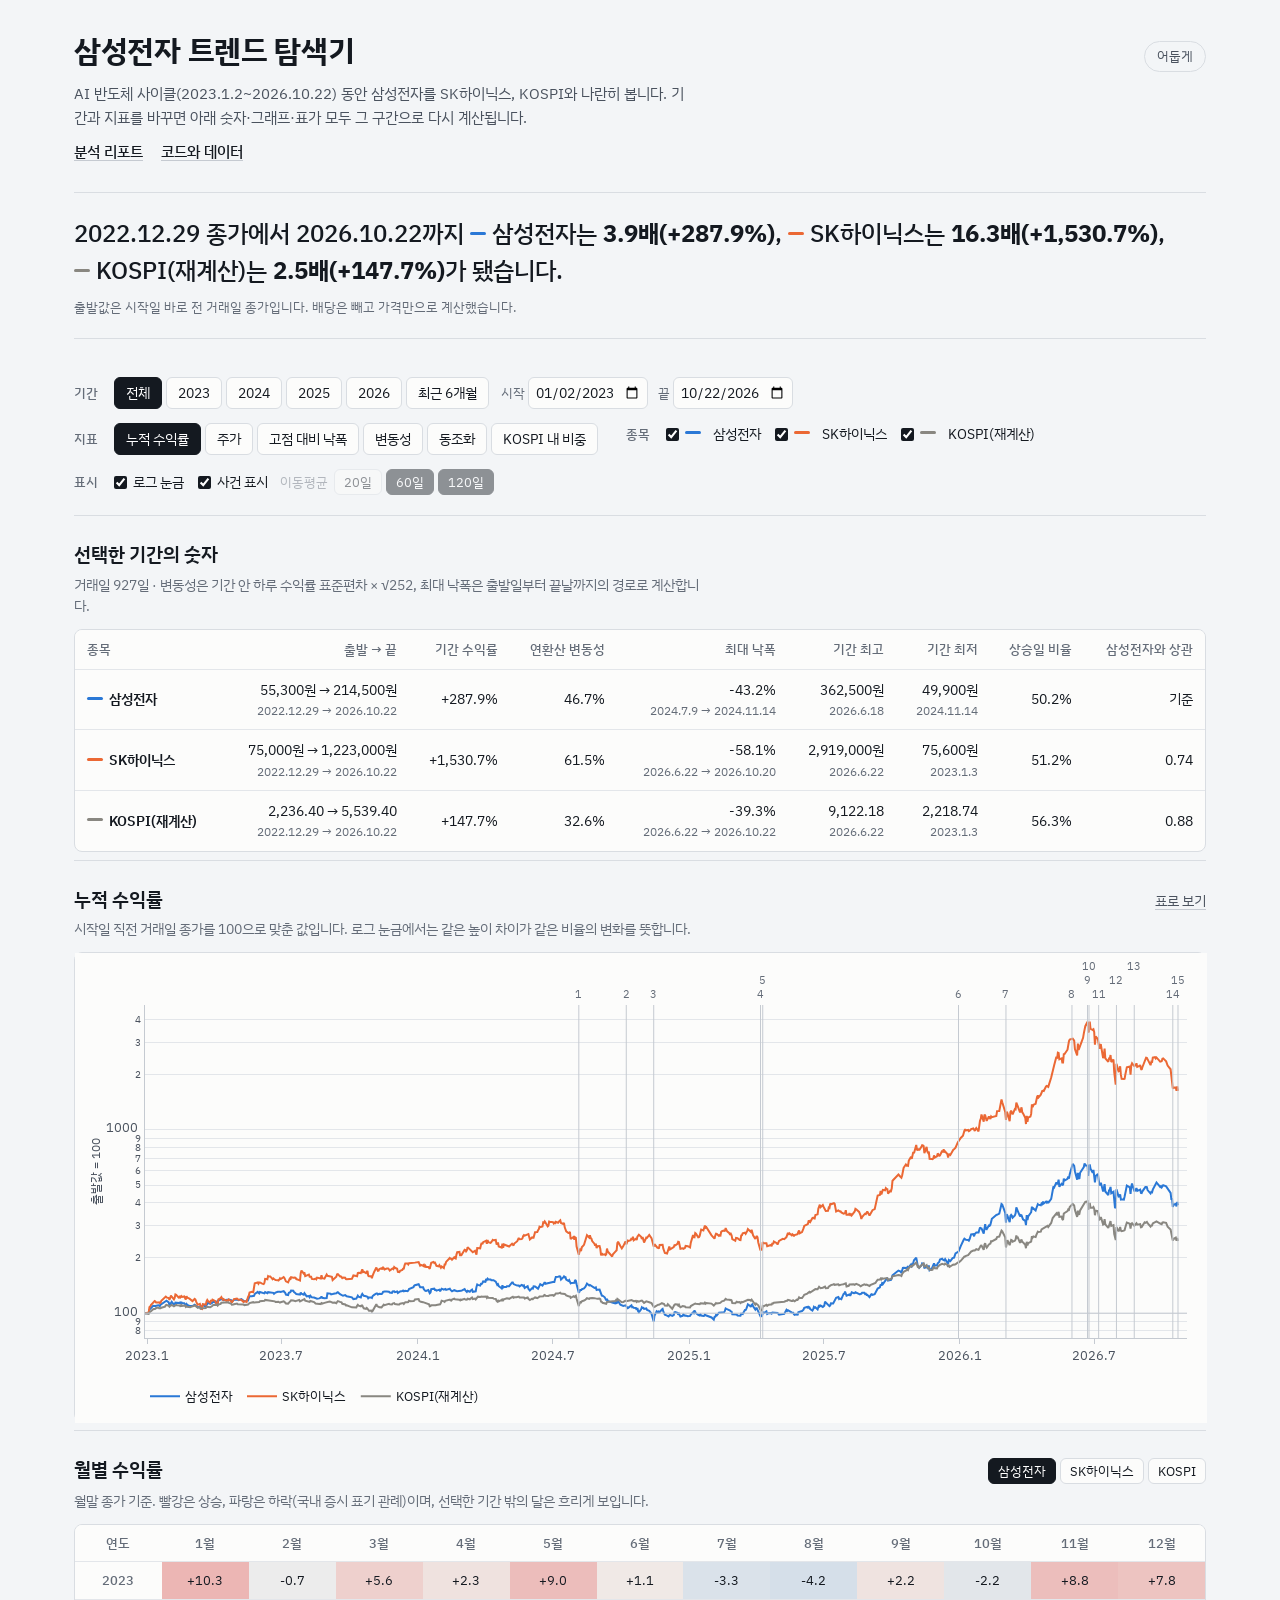
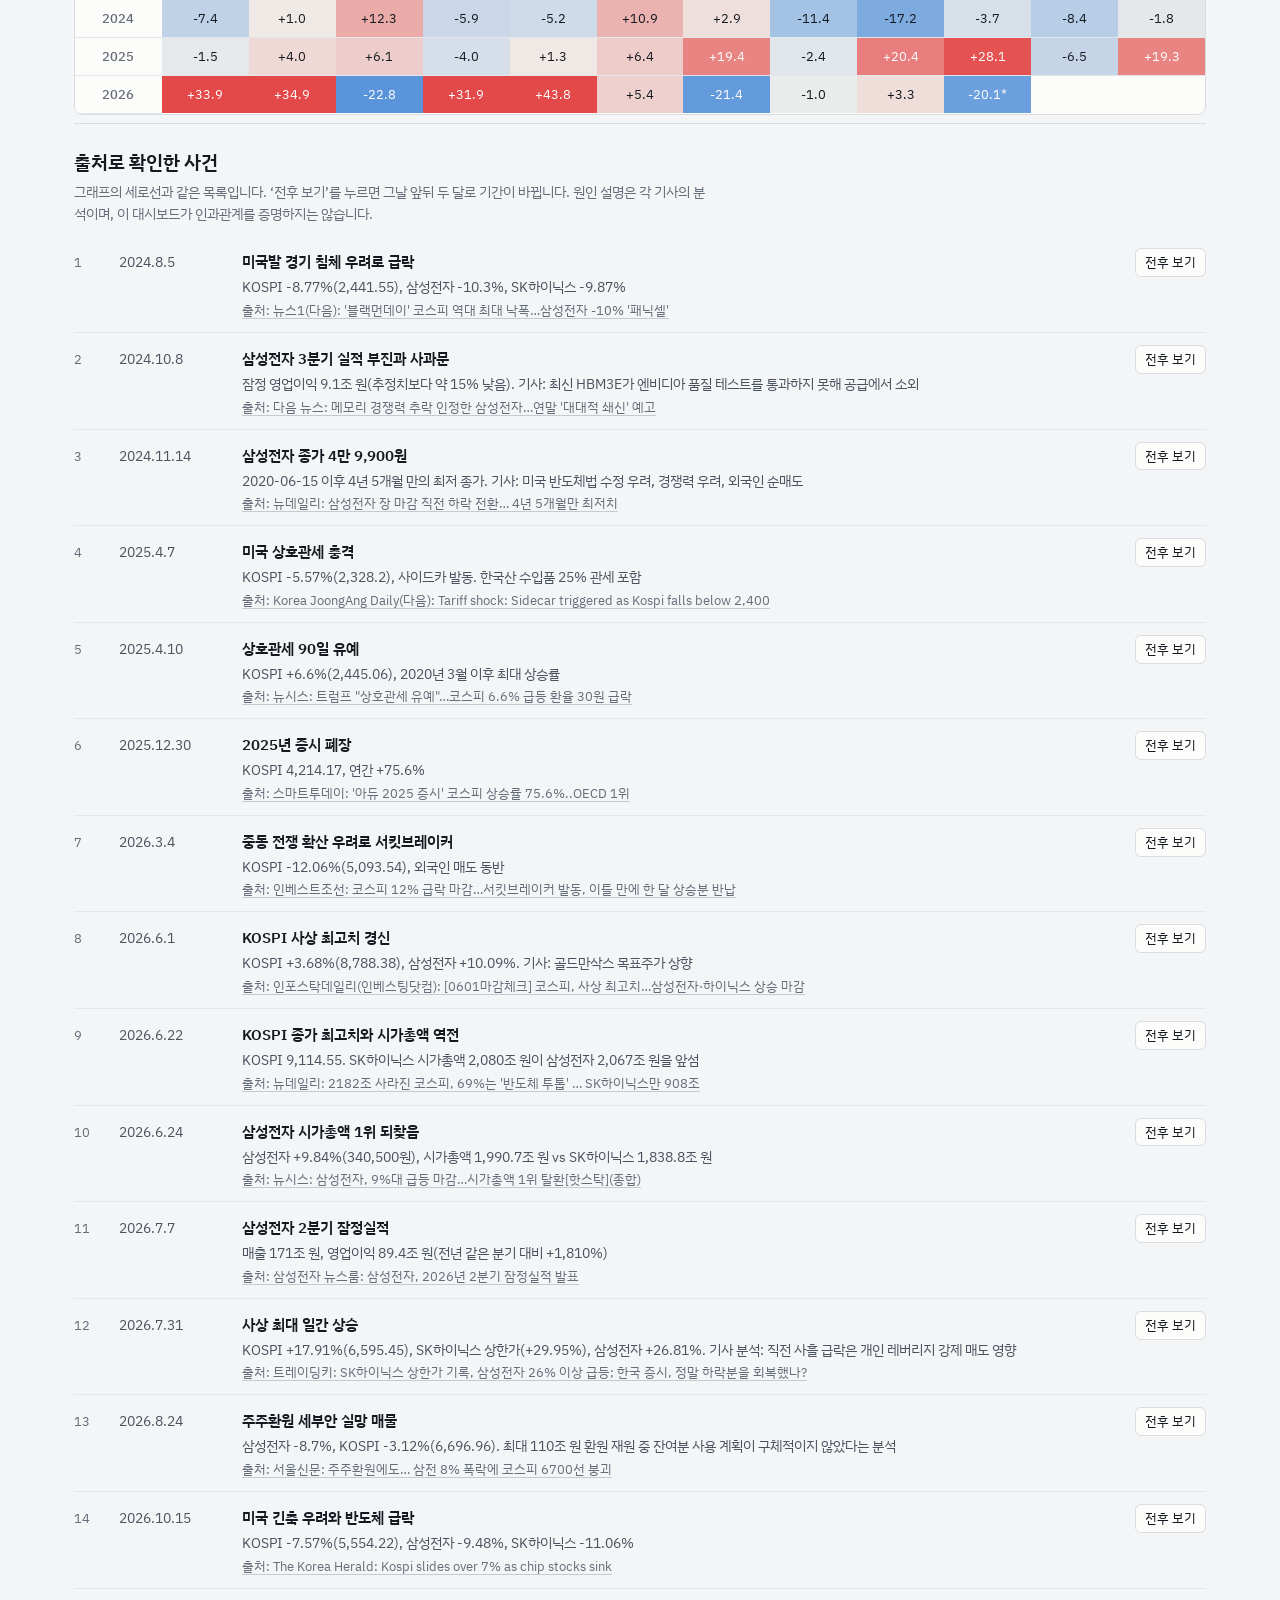
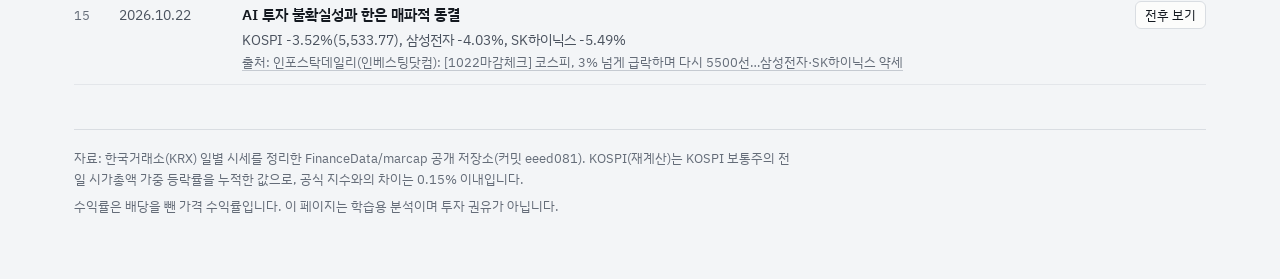
==== docs/index.html @ ad1c8fb4 "feat: 기간·지표를 바꿔 보는 웹 대시보드 추가 (GitHub Pages용 docs/) - 기간 버튼·날짜 지정, 6개 지표, 종목 선택, 이동평균, 사건 표시, 표로 보기, " ====
<!doctype html>
<html lang="ko">
<head>
  <meta charset="utf-8">
  <meta name="viewport" content="width=device-width, initial-scale=1">
  <title>삼성전자 트렌드 탐색기</title>
  <meta name="description" content="2023~2026년 삼성전자·SK하이닉스·KOSPI 일별 시세를 기간과 지표를 바꿔 가며 살펴보는 대시보드">
  <link rel="preconnect" href="https://fonts.googleapis.com">
  <link rel="preconnect" href="https://fonts.gstatic.com" crossorigin>
  <link rel="stylesheet" href="https://fonts.googleapis.com/css2?family=IBM+Plex+Sans+KR:wght@400;500;600;700&display=swap">
  <link rel="stylesheet" href="styles.css">
</head>
<body>
  <a class="skip" href="#main-chart">그래프로 건너뛰기</a>
  <div class="page">
    <header class="masthead">
      <div class="masthead-row">
        <h1>삼성전자 트렌드 탐색기</h1>
        <button type="button" class="theme-toggle" id="theme-toggle" aria-label="화면 밝기 전환">어둡게</button>
      </div>
      <p class="lede">AI 반도체 사이클(2023.1.2~2026.10.22) 동안 삼성전자를 SK하이닉스, KOSPI와 나란히 봅니다.
        기간과 지표를 바꾸면 아래 숫자·그래프·표가 모두 그 구간으로 다시 계산됩니다.</p>
      <p class="links">
        <a href="https://github.com/Sungtae10/codyssey-semiconductor-trend-analysis/blob/main/REPORT.md">분석 리포트</a>
        <a href="https://github.com/Sungtae10/codyssey-semiconductor-trend-analysis">코드와 데이터</a>
      </p>
    </header>

    <section class="readout" aria-live="polite">
      <p id="readout-text">불러오는 중</p>
      <p class="readout-note" id="readout-note"></p>
    </section>

    <form class="filters" id="filters" aria-label="보기 설정">
      <fieldset class="filter-group">
        <legend>기간</legend>
        <div class="seg" role="group" aria-label="기간 빠른 선택" id="period-presets">
          <button type="button" data-preset="all" aria-pressed="true">전체</button>
          <button type="button" data-preset="2023" aria-pressed="false">2023</button>
          <button type="button" data-preset="2024" aria-pressed="false">2024</button>
          <button type="button" data-preset="2025" aria-pressed="false">2025</button>
          <button type="button" data-preset="2026" aria-pressed="false">2026</button>
          <button type="button" data-preset="6m" aria-pressed="false">최근 6개월</button>
        </div>
        <div class="dates">
          <label>시작 <input type="date" id="start-date"></label>
          <label>끝 <input type="date" id="end-date"></label>
        </div>
      </fieldset>

      <fieldset class="filter-group">
        <legend>지표</legend>
        <div class="seg" role="group" aria-label="지표 선택" id="metric-buttons">
          <button type="button" data-metric="cum" aria-pressed="true">누적 수익률</button>
          <button type="button" data-metric="price" aria-pressed="false">주가</button>
          <button type="button" data-metric="dd" aria-pressed="false">고점 대비 낙폭</button>
          <button type="button" data-metric="vol" aria-pressed="false">변동성</button>
          <button type="button" data-metric="corr" aria-pressed="false">동조화</button>
          <button type="button" data-metric="share" aria-pressed="false">KOSPI 내 비중</button>
        </div>
      </fieldset>

      <fieldset class="filter-group">
        <legend>종목</legend>
        <div class="checks" id="series-checks">
          <label><input type="checkbox" value="SEC" checked><span class="key key-sec" aria-hidden="true"></span>삼성전자</label>
          <label><input type="checkbox" value="SKH" checked><span class="key key-skh" aria-hidden="true"></span>SK하이닉스</label>
          <label><input type="checkbox" value="KOSPI" checked><span class="key key-kospi" aria-hidden="true"></span>KOSPI(재계산)</label>
        </div>
      </fieldset>

      <fieldset class="filter-group options">
        <legend>표시</legend>
        <div class="checks">
          <label><input type="checkbox" id="opt-log" checked>로그 눈금</label>
          <label><input type="checkbox" id="opt-events" checked>사건 표시</label>
        </div>
        <div class="seg seg-small" role="group" aria-label="이동평균선" id="ma-buttons">
          <span class="seg-label">이동평균</span>
          <button type="button" data-ma="20" aria-pressed="false">20일</button>
          <button type="button" data-ma="60" aria-pressed="true">60일</button>
          <button type="button" data-ma="120" aria-pressed="true">120일</button>
        </div>
      </fieldset>
    </form>

    <main>
      <section class="block" aria-labelledby="kpi-title">
        <h2 id="kpi-title">선택한 기간의 숫자</h2>
        <p class="block-note" id="kpi-note"></p>
        <div class="table-wrap">
          <table class="kpi" id="kpi-table">
            <thead>
              <tr>
                <th scope="col">종목</th>
                <th scope="col">출발 → 끝</th>
                <th scope="col">기간 수익률</th>
                <th scope="col">연환산 변동성</th>
                <th scope="col">최대 낙폭</th>
                <th scope="col">기간 최고</th>
                <th scope="col">기간 최저</th>
                <th scope="col">상승일 비율</th>
                <th scope="col">삼성전자와 상관</th>
              </tr>
            </thead>
            <tbody></tbody>
          </table>
        </div>
      </section>

      <section class="block" aria-labelledby="chart-title">
        <div class="block-head">
          <h2 id="chart-title">누적 수익률</h2>
          <button type="button" class="link-button" id="table-toggle" aria-expanded="false" aria-controls="chart-table-wrap">표로 보기</button>
        </div>
        <p class="block-note" id="chart-note"></p>
        <div id="main-chart" class="chart" role="img" aria-label="선택한 지표의 일별 그래프"></div>
        <div class="table-wrap tall" id="chart-table-wrap" hidden>
          <table class="data" id="chart-table"></table>
        </div>
      </section>

      <section class="block" aria-labelledby="monthly-title">
        <div class="block-head">
          <h2 id="monthly-title">월별 수익률</h2>
          <div class="seg seg-small" role="group" aria-label="월별 수익률 종목" id="monthly-series">
            <button type="button" data-series="SEC" aria-pressed="true">삼성전자</button>
            <button type="button" data-series="SKH" aria-pressed="false">SK하이닉스</button>
            <button type="button" data-series="KOSPI" aria-pressed="false">KOSPI</button>
          </div>
        </div>
        <p class="block-note">월말 종가 기준. 빨강은 상승, 파랑은 하락(국내 증시 표기 관례)이며, 선택한 기간 밖의 달은 흐리게 보입니다.</p>
        <div class="table-wrap">
          <table class="monthly" id="monthly-table"></table>
        </div>
      </section>

      <section class="block" aria-labelledby="events-title">
        <h2 id="events-title">출처로 확인한 사건</h2>
        <p class="block-note">그래프의 세로선과 같은 목록입니다. ‘전후 보기’를 누르면 그날 앞뒤 두 달로 기간이 바뀝니다.
          원인 설명은 각 기사의 분석이며, 이 대시보드가 인과관계를 증명하지는 않습니다.</p>
        <ol class="events" id="event-list"></ol>
      </section>
    </main>

    <footer class="footer">
      <p>자료: 한국거래소(KRX) 일별 시세를 정리한 FinanceData/marcap 공개 저장소(커밋 <span id="data-ref"></span>).
        KOSPI(재계산)는 KOSPI 보통주의 전일 시가총액 가중 등락률을 누적한 값으로, 공식 지수와의 차이는 0.15% 이내입니다.</p>
      <p>수익률은 배당을 뺀 가격 수익률입니다. 이 페이지는 학습용 분석이며 투자 권유가 아닙니다.</p>
    </footer>
  </div>

  <script src="vendor/plotly-basic-2.35.2.min.js"></script>
  <script src="data/dashboard-data.js"></script>
  <script src="app.js"></script>
</body>
</html>
---- docs/styles.css ----
/* 삼성전자 트렌드 탐색기
   색: 데이터 색(삼성전자 파랑, SK하이닉스 주황, KOSPI 회색)은 검증한 팔레트를 그대로 쓰고,
   화면 바탕은 실리콘 웨이퍼처럼 차가운 은회색으로 잡았다. 강조는 '읽어 주는 문장' 한 곳에만 둔다. */
:root {
  color-scheme: light;
  --page: #f3f5f7;
  --surface: #fcfcfb;
  --ink: #141920;
  --ink-2: #4a525e;
  --muted: #646c78;
  --grid: #e3e6ea;
  --axis: #c5cad1;
  --line: #d9dde2;
  --sec: #2a78d6;
  --skh: #eb6834;
  --kospi: #898781;
  --up: #e34948;
  --down: #2a78d6;
  --neutral: #f0efec;
  --chip: #141920;
  --chip-ink: #ffffff;
  --focus: #2a78d6;
  --ma20: #8a919b;
  --ma60: #545c68;
  --ma120: #141920;
  --font: "IBM Plex Sans KR", "Apple SD Gothic Neo", "Malgun Gothic", system-ui, sans-serif;
}
@media (prefers-color-scheme: dark) {
  :root:where(:not([data-theme="light"])) {
    color-scheme: dark;
    --page: #0f1216;
    --surface: #161a1f;
    --ink: #edf0f3;
    --ink-2: #b7bec7;
    --muted: #949ba5;
    --grid: #262c33;
    --axis: #3a414a;
    --line: #2b3139;
    --sec: #3987e5;
    --skh: #d95926;
    --kospi: #898781;
    --up: #e66767;
    --down: #3987e5;
    --neutral: #383835;
    --chip: #edf0f3;
    --chip-ink: #0f1216;
    --focus: #6da7ec;
    --ma20: #6f7781;
    --ma60: #a7aeb8;
    --ma120: #edf0f3;
  }
}
:root[data-theme="dark"] {
  color-scheme: dark;
  --page: #0f1216;
  --surface: #161a1f;
  --ink: #edf0f3;
  --ink-2: #b7bec7;
  --muted: #949ba5;
  --grid: #262c33;
  --axis: #3a414a;
  --line: #2b3139;
  --sec: #3987e5;
  --skh: #d95926;
  --kospi: #898781;
  --up: #e66767;
  --down: #3987e5;
  --neutral: #383835;
  --chip: #edf0f3;
  --chip-ink: #0f1216;
  --focus: #6da7ec;
  --ma20: #6f7781;
  --ma60: #a7aeb8;
  --ma120: #edf0f3;
}

* { box-sizing: border-box; }
html { -webkit-text-size-adjust: 100%; }
body {
  margin: 0;
  background: var(--page);
  color: var(--ink);
  font-family: var(--font);
  font-size: 15px;
  line-height: 1.6;
}
a { color: inherit; text-decoration-color: var(--axis); text-underline-offset: 3px; }
a:hover { text-decoration-color: currentColor; }
:focus-visible { outline: 2px solid var(--focus); outline-offset: 2px; border-radius: 4px; }

.skip { position: absolute; left: -999px; top: 8px; background: var(--surface); padding: 6px 10px; }
.skip:focus { left: 16px; z-index: 10; }

.page { max-width: 1180px; margin: 0 auto; padding: 32px 24px 56px; }

/* 머리말 */
.masthead-row { display: flex; align-items: baseline; justify-content: space-between; gap: 16px; }
h1 { font-size: 30px; line-height: 1.25; font-weight: 700; letter-spacing: -0.01em; margin: 0; }
.lede { margin: 10px 0 0; max-width: 68ch; color: var(--ink-2); }
.links { display: flex; gap: 18px; margin: 10px 0 0; font-weight: 500; }
.theme-toggle {
  font: inherit; font-size: 13px; color: var(--ink-2); background: transparent;
  border: 1px solid var(--line); border-radius: 999px; padding: 4px 12px; cursor: pointer;
}

/* 읽어 주는 문장: 이 페이지에서 가장 큰 글자 */
.readout { margin: 28px 0 22px; padding: 22px 0 20px; border-top: 1px solid var(--line); border-bottom: 1px solid var(--line); }
.readout p { margin: 0; }
#readout-text { font-size: 24px; line-height: 1.55; font-weight: 500; max-width: 46em; word-break: keep-all; }
#readout-text b { font-weight: 700; }
#readout-text .who { white-space: nowrap; }
.readout-note { margin-top: 8px !important; color: var(--muted); font-size: 13px; }
.key { display: inline-block; width: 16px; height: 3px; border-radius: 2px; vertical-align: middle; margin-right: 6px; transform: translateY(-2px); }
.key-sec { background: var(--sec); }
.key-skh { background: var(--skh); }
.key-kospi { background: var(--kospi); }
.key-ex2 { background: var(--kospi); }

/* 보기 설정: 그래프들 위 한 줄(좁은 화면에서는 줄바꿈) */
.filters {
  display: flex; flex-wrap: wrap; gap: 14px 28px; align-items: flex-start;
  padding: 16px 0 20px; position: sticky; top: 0; z-index: 5; background: var(--page);
}
.filter-group { border: 0; margin: 0; padding: 0; min-width: 0; display: flex; flex-wrap: wrap; align-items: center; gap: 8px 12px; }
.filter-group legend { float: left; font-size: 13px; color: var(--muted); font-weight: 500; margin-right: 4px; padding: 0; }
.seg { display: inline-flex; flex-wrap: wrap; gap: 4px; }
.seg button {
  font: inherit; font-size: 14px; color: var(--ink); background: var(--surface);
  border: 1px solid var(--line); border-radius: 6px; padding: 5px 11px; cursor: pointer; line-height: 1.4;
}
.seg button:hover { border-color: var(--axis); }
.seg button[aria-pressed="true"] { background: var(--chip); color: var(--chip-ink); border-color: var(--chip); }
.seg-small button { font-size: 13px; padding: 3px 9px; }
.seg-label { font-size: 13px; color: var(--muted); align-self: center; margin-right: 2px; }
.dates { display: inline-flex; gap: 10px; font-size: 13px; color: var(--muted); }
.dates input {
  font: inherit; font-size: 14px; color: var(--ink); background: var(--surface);
  border: 1px solid var(--line); border-radius: 6px; padding: 3px 6px;
}
.checks { display: inline-flex; flex-wrap: wrap; gap: 6px 14px; font-size: 14px; }
.checks label { display: inline-flex; align-items: center; gap: 6px; cursor: pointer; }
.checks input { accent-color: var(--chip); margin: 0; }
.is-disabled { opacity: 0.45; }

/* 본문 블록: 카드 대신 위 경계선으로 구획 */
.block { padding: 26px 0 8px; border-top: 1px solid var(--line); }
.block-head { display: flex; flex-wrap: wrap; align-items: baseline; justify-content: space-between; gap: 10px; }
h2 { font-size: 19px; line-height: 1.35; font-weight: 600; margin: 0; }
.block-note { margin: 6px 0 12px; color: var(--muted); font-size: 13.5px; max-width: 80ch; }
.link-button { font: inherit; font-size: 14px; background: none; border: 0; padding: 0; color: var(--ink-2); text-decoration: underline; text-decoration-color: var(--axis); text-underline-offset: 3px; cursor: pointer; }

.chart { width: 100%; height: 470px; background: var(--surface); border: 1px solid var(--line); border-radius: 8px; }

/* 표 */
.table-wrap { overflow-x: auto; background: var(--surface); border: 1px solid var(--line); border-radius: 8px; }
.table-wrap.tall { max-height: 420px; overflow-y: auto; margin-top: 12px; }
table { border-collapse: collapse; width: 100%; font-size: 14px; }
th, td { padding: 9px 12px; text-align: right; white-space: nowrap; border-bottom: 1px solid var(--grid); font-variant-numeric: tabular-nums; }
th { font-weight: 500; color: var(--muted); font-size: 13px; background: var(--surface); position: sticky; top: 0; }
th:first-child, td:first-child { text-align: left; }
tbody tr:last-child td { border-bottom: 0; }
td .sub { display: block; color: var(--muted); font-size: 12px; }
.kpi td:first-child { font-weight: 600; }
.pos { color: var(--ink); }
.monthly th, .monthly td { text-align: center; padding: 8px 6px; min-width: 56px; }
.monthly td.cell { font-size: 13px; }
.monthly td.out { opacity: 0.32; }
.monthly td.empty { color: var(--muted); }

/* 사건 목록: 날짜 순서라 번호가 의미를 가진다 */
.events { list-style: none; margin: 0; padding: 0; counter-reset: ev; }
.events li { display: grid; grid-template-columns: 2.2em 7.4em 1fr auto; gap: 4px 12px; padding: 12px 0; border-bottom: 1px solid var(--grid); align-items: baseline; }
.events li::before { counter-increment: ev; content: counter(ev); color: var(--muted); font-size: 13px; font-variant-numeric: tabular-nums; }
.events time { color: var(--ink-2); font-size: 14px; font-variant-numeric: tabular-nums; }
.events .what b { font-weight: 600; }
.events .what p { margin: 2px 0 0; color: var(--ink-2); font-size: 13.5px; }
.events .src { display: block; margin-top: 2px; font-size: 12.5px; color: var(--muted); }
.events button { font: inherit; font-size: 13px; color: var(--ink); background: var(--surface); border: 1px solid var(--line); border-radius: 6px; padding: 3px 9px; cursor: pointer; }

.footer { margin-top: 36px; padding-top: 18px; border-top: 1px solid var(--line); color: var(--muted); font-size: 13px; }
.footer p { margin: 0 0 6px; max-width: 90ch; }

@media (max-width: 720px) {
  .page { padding: 22px 16px 44px; }
  h1 { font-size: 24px; }
  #readout-text { font-size: 19px; }
  .filters { position: static; }
  .chart { height: 380px; }
  .events li { grid-template-columns: 1.6em 1fr; }
  .events li time { grid-column: 2; }
  .events li .what { grid-column: 2; }
  .events li button { grid-column: 2; justify-self: start; }
}
@media (prefers-reduced-motion: reduce) {
  * { scroll-behavior: auto !important; transition: none !important; }
}
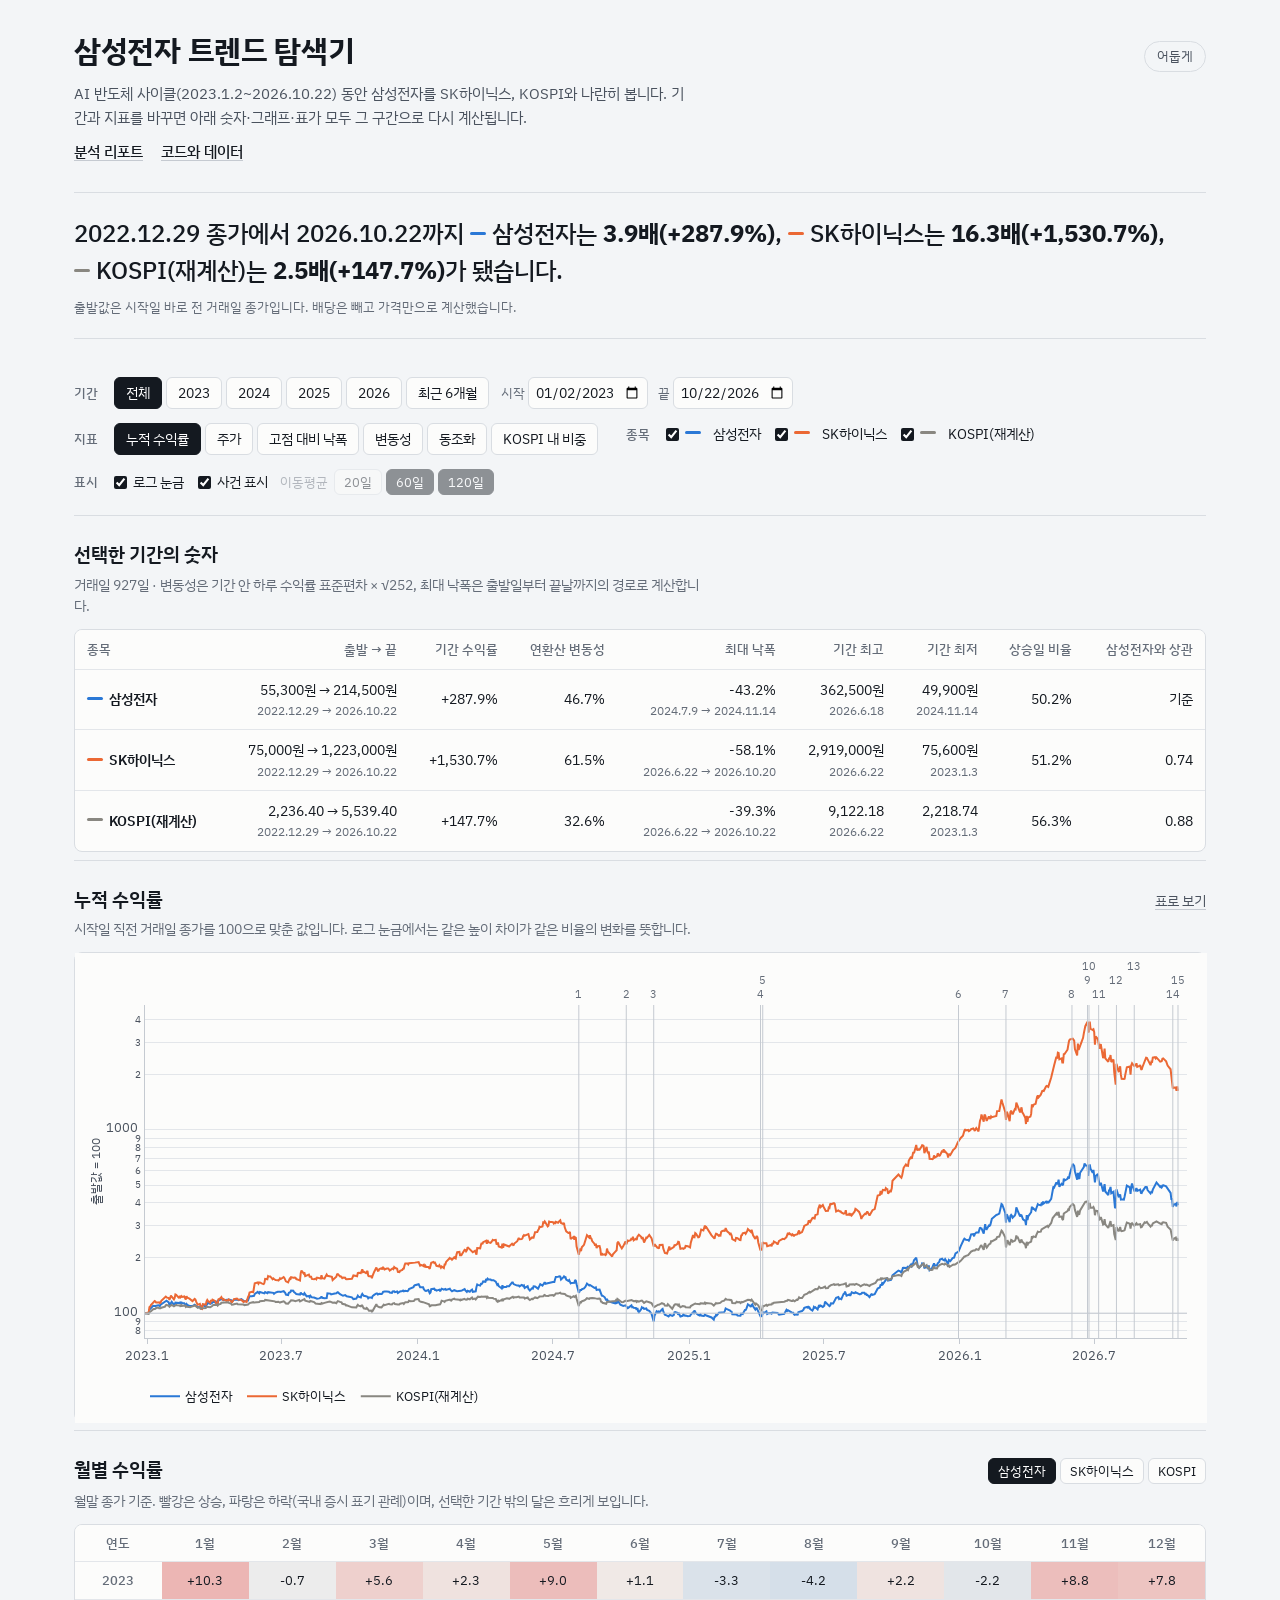
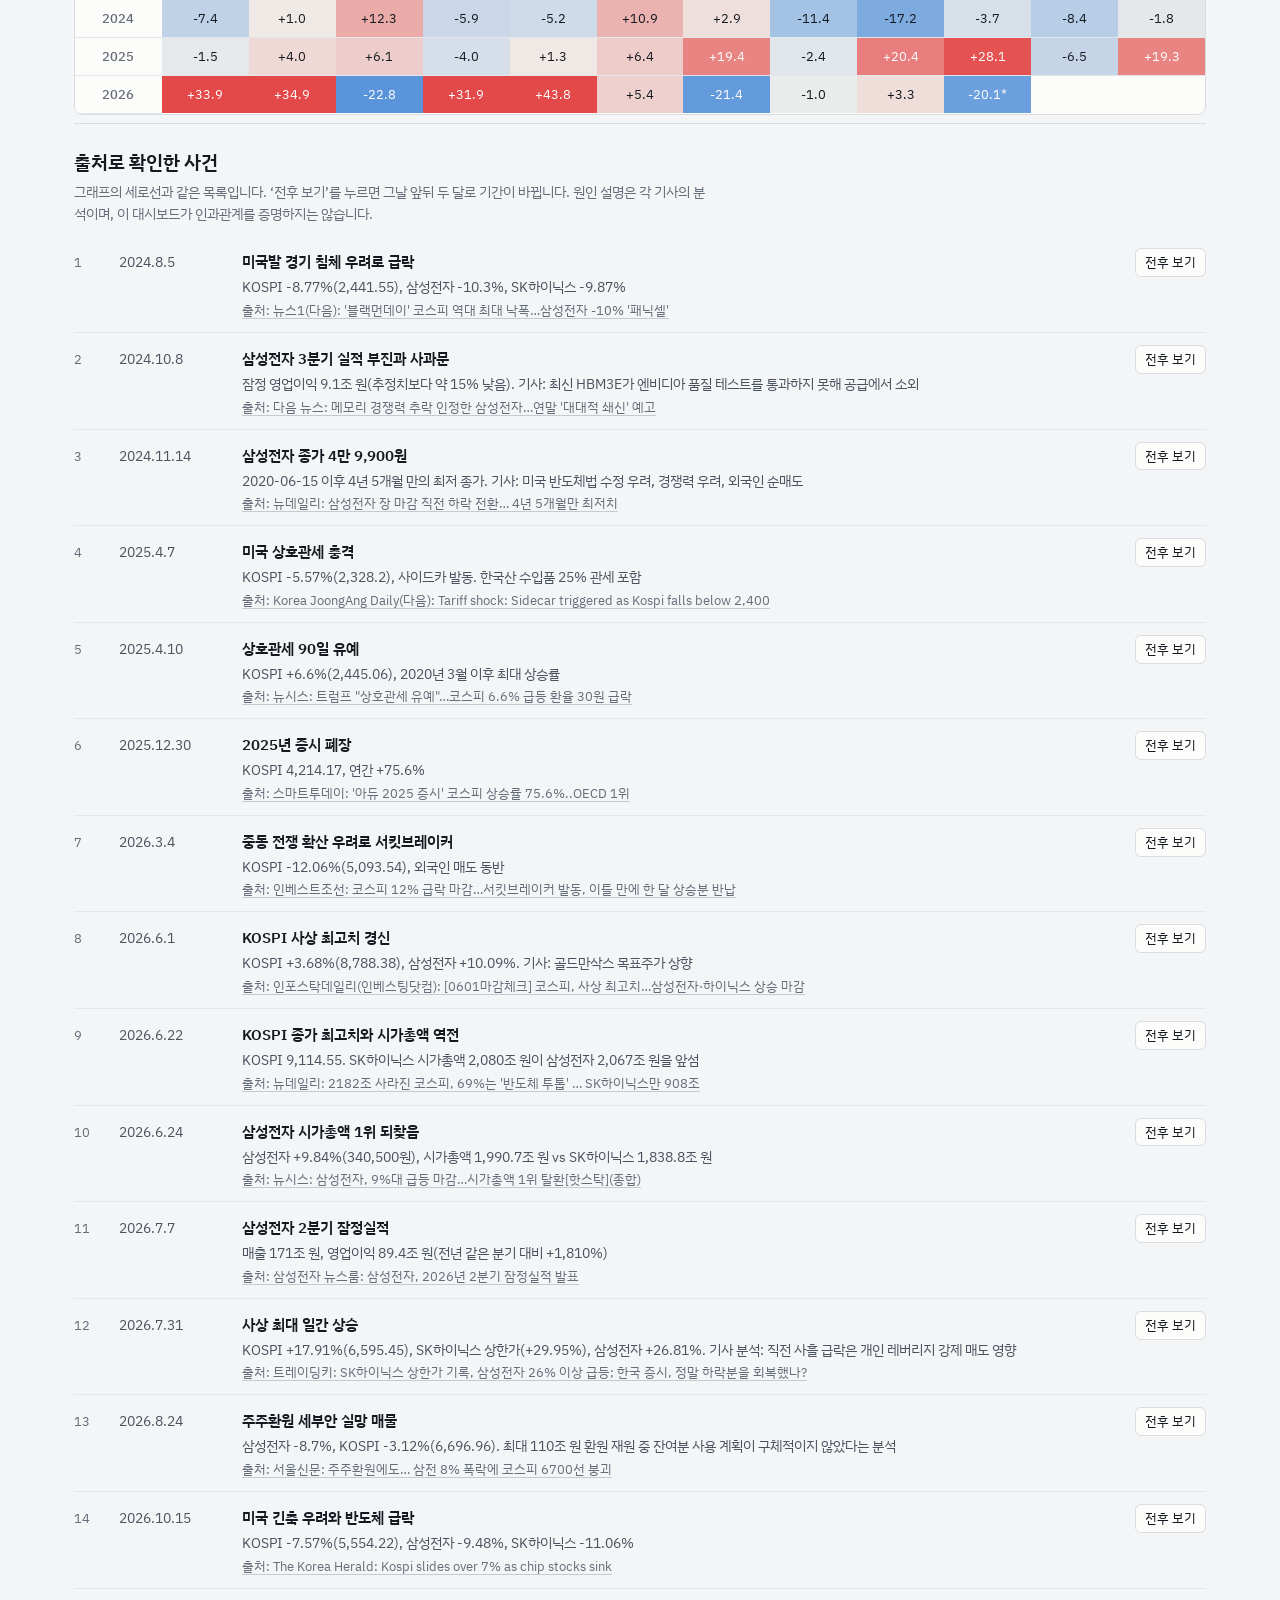
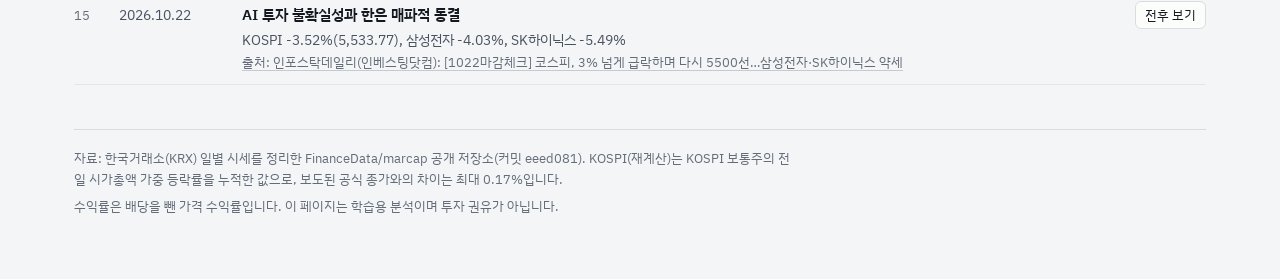
==== commit 9a513dca: "fix: KOSPI 재계산 오차를 계산값으로 표시하고 저장소 주소 반영 - 그림 2 각주와 대시보드 바닥글의 '0.15% 이내' 고정 문구를 교차 대조 결과(최대 0.17%)로 자" ====
--- a/docs/index.html
+++ b/docs/index.html
@@ -21,8 +21,8 @@
       <p class="lede">AI 반도체 사이클(2023.1.2~2026.10.22) 동안 삼성전자를 SK하이닉스, KOSPI와 나란히 봅니다.
         기간과 지표를 바꾸면 아래 숫자·그래프·표가 모두 그 구간으로 다시 계산됩니다.</p>
       <p class="links">
-        <a href="https://github.com/Sungtae10/codyssey-semiconductor-trend-analysis/blob/main/REPORT.md">분석 리포트</a>
-        <a href="https://github.com/Sungtae10/codyssey-semiconductor-trend-analysis">코드와 데이터</a>
+        <a href="https://github.com/Sungtae10/codyssey-semiconductor-trend-analysis-M1-1/blob/main/REPORT.md">분석 리포트</a>
+        <a href="https://github.com/Sungtae10/codyssey-semiconductor-trend-analysis-M1-1">코드와 데이터</a>
       </p>
     </header>
 
@@ -145,7 +145,7 @@
 
     <footer class="footer">
       <p>자료: 한국거래소(KRX) 일별 시세를 정리한 FinanceData/marcap 공개 저장소(커밋 <span id="data-ref"></span>).
-        KOSPI(재계산)는 KOSPI 보통주의 전일 시가총액 가중 등락률을 누적한 값으로, 공식 지수와의 차이는 0.15% 이내입니다.</p>
+        KOSPI(재계산)는 KOSPI 보통주의 전일 시가총액 가중 등락률을 누적한 값으로, 보도된 공식 종가와의 차이는 최대 <span id="kospi-err"></span>%입니다.</p>
       <p>수익률은 배당을 뺀 가격 수익률입니다. 이 페이지는 학습용 분석이며 투자 권유가 아닙니다.</p>
     </footer>
   </div>
